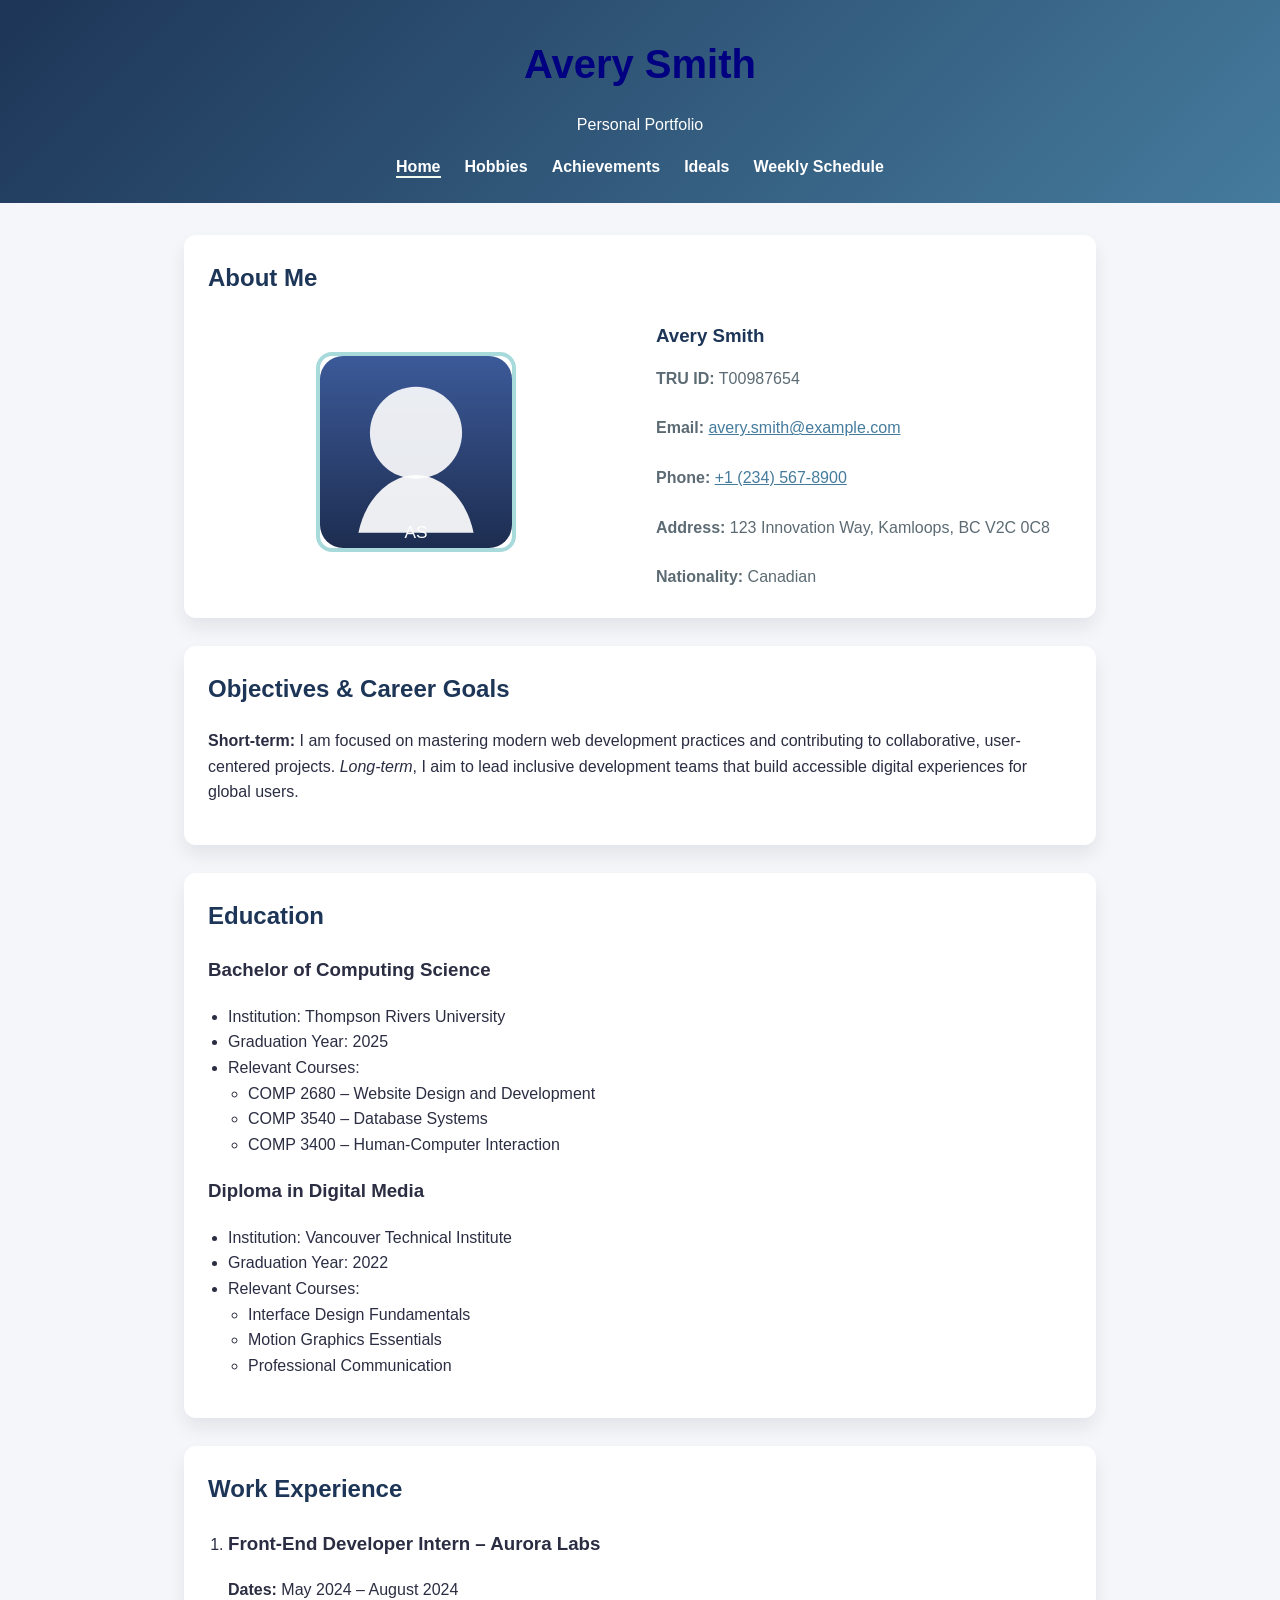
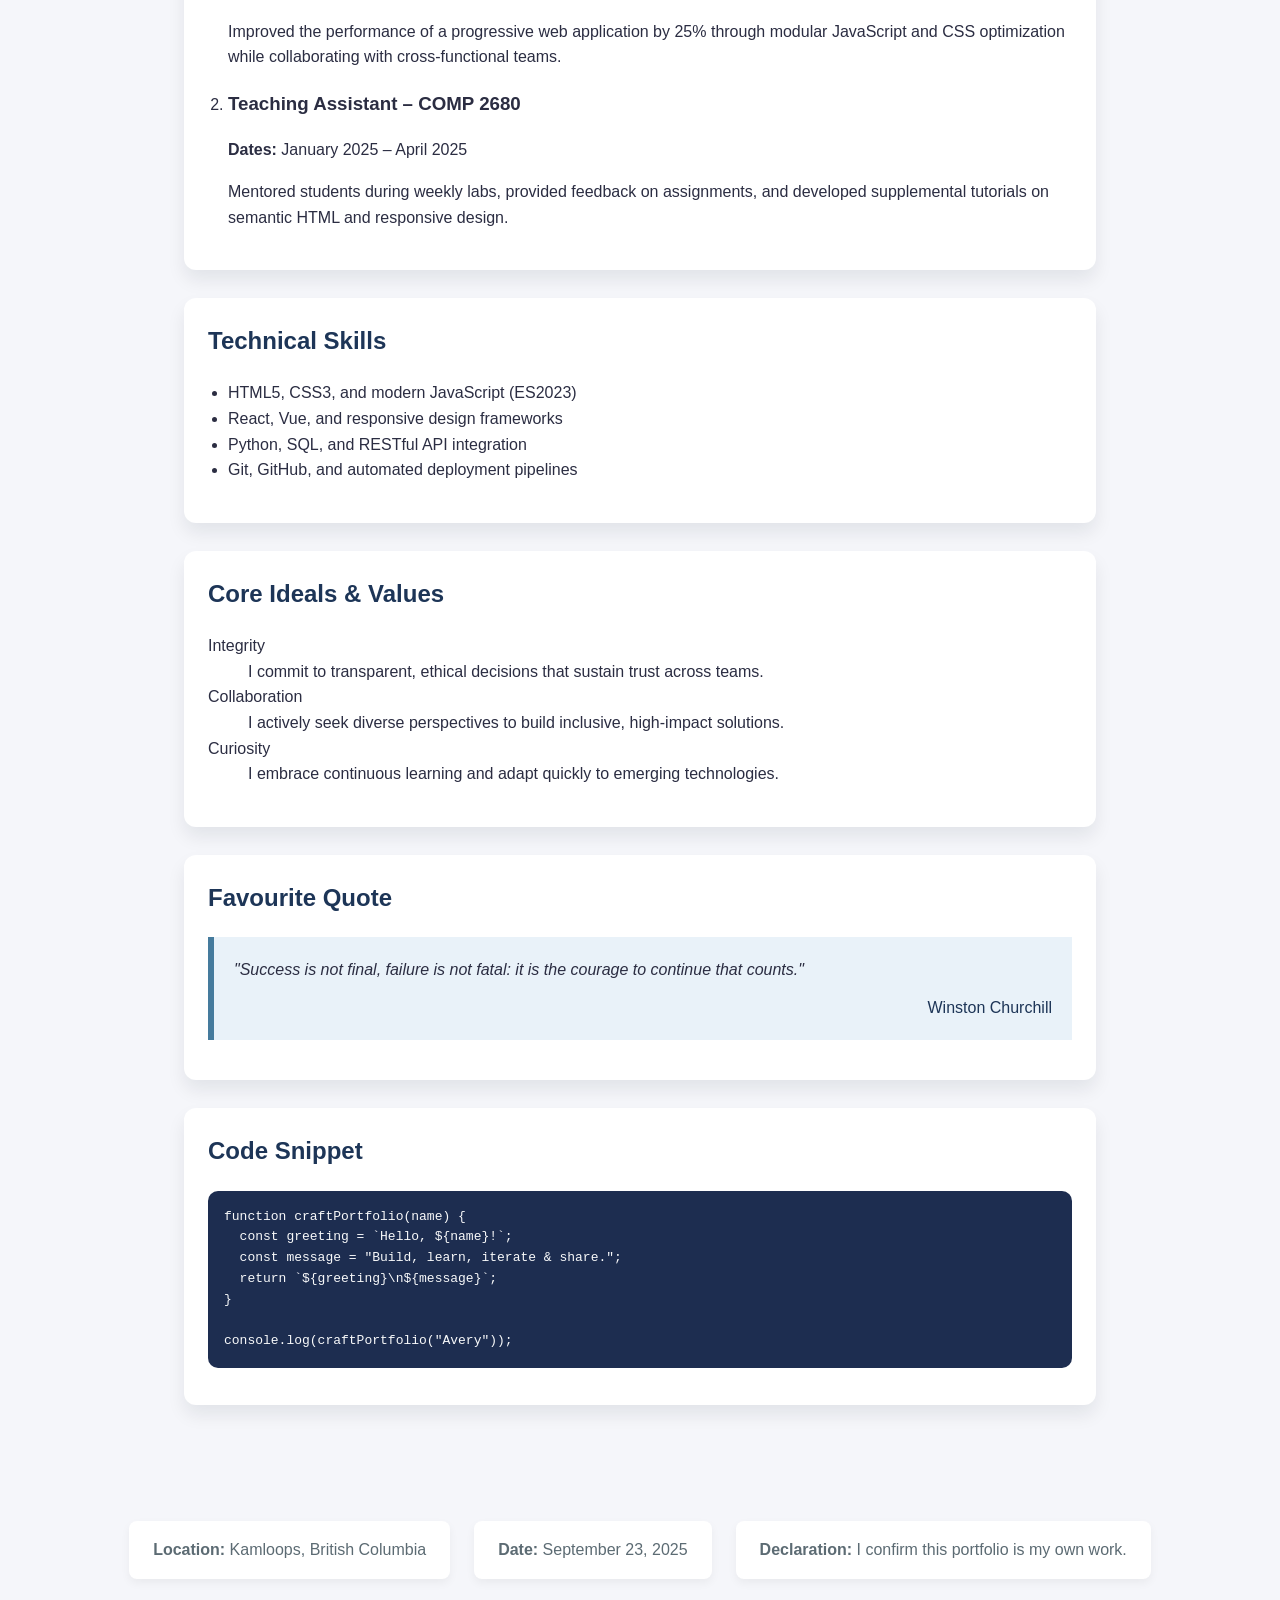
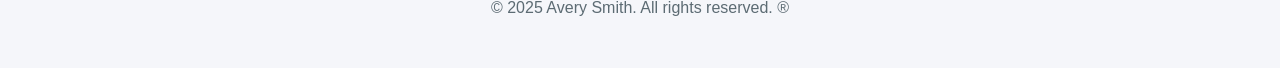
==== index.html @ 77ad1cb6 "Checkpoint before follow-up message Co-authored-by: sanjida.mamun1215 <sanjida.mamun1215@gmail.com>" ====
<!DOCTYPE html>
<html lang="en">
  <head>
    <meta charset="UTF-8" />
    <meta name="viewport" content="width=device-width, initial-scale=1.0" />
    <title>Avery Smith – Personal Portfolio</title>
    <link rel="icon" type="image/svg+xml" href="images/favicon.svg" />
    <link rel="stylesheet" href="styles.css" />
  </head>
  <body>
    <header>
      <h1 id="main-header">Avery Smith</h1>
      <p>Personal Portfolio</p>
      <nav>
        <ul>
          <li><a href="index.html" aria-current="page">Home</a></li>
          <li><a href="hobbies.html">Hobbies</a></li>
          <li><a href="achievements.html">Achievements</a></li>
          <li><a href="ideals.html">Ideals</a></li>
          <li><a href="schedule.html">Weekly Schedule</a></li>
        </ul>
      </nav>
    </header>

    <main>
      <section id="about">
        <h2>About Me</h2>
        <div class="hero-intro">
          <div class="img-wrapper">
            <img
              src="images/profile.svg"
              alt="Illustrated profile portrait of Avery Smith"
              width="200"
              height="200"
            />
          </div>
          <div class="contact-card">
            <h3>Avery Smith</h3>
            <div class="contact-info contact-details">
              <p><strong>TRU ID:</strong> T00987654</p>
              <p>
                <strong>Email:</strong>
                <a href="mailto:avery.smith@example.com">avery.smith@example.com</a>
              </p>
              <p>
                <strong>Phone:</strong>
                <a href="tel:+12345678900">+1 (234) 567-8900</a>
              </p>
              <address>
                <strong>Address:</strong> 123 Innovation Way, Kamloops, BC V2C 0C8
              </address>
              <p><strong>Nationality:</strong> Canadian</p>
            </div>
          </div>
        </div>
      </section>

      <section id="objectives">
        <h2>Objectives &amp; Career Goals</h2>
        <p>
          <b>Short-term:</b> I am focused on mastering modern web development practices and
          contributing to collaborative, user-centered projects. <i>Long-term</i>, I aim to lead
          inclusive development teams that build accessible digital experiences for global users.
        </p>
      </section>

      <section id="education">
        <h2>Education</h2>
        <div>
          <h3>Bachelor of Computing Science</h3>
          <ul>
            <li>Institution: Thompson Rivers University</li>
            <li>Graduation Year: 2025</li>
            <li>Relevant Courses:</li>
            <ul>
              <li>COMP 2680 – Website Design and Development</li>
              <li>COMP 3540 – Database Systems</li>
              <li>COMP 3400 – Human-Computer Interaction</li>
            </ul>
          </ul>
        </div>
        <div>
          <h3>Diploma in Digital Media</h3>
          <ul>
            <li>Institution: Vancouver Technical Institute</li>
            <li>Graduation Year: 2022</li>
            <li>Relevant Courses:</li>
            <ul>
              <li>Interface Design Fundamentals</li>
              <li>Motion Graphics Essentials</li>
              <li>Professional Communication</li>
            </ul>
          </ul>
        </div>
      </section>

      <section id="experience">
        <h2>Work Experience</h2>
        <ol>
          <li>
            <h3>Front-End Developer Intern – Aurora Labs</h3>
            <p><strong>Dates:</strong> May 2024 – August 2024</p>
            <p>
              Improved the performance of a progressive web application by 25% through modular
              JavaScript and CSS optimization while collaborating with cross-functional teams.
            </p>
          </li>
          <li>
            <h3>Teaching Assistant – COMP 2680</h3>
            <p><strong>Dates:</strong> January 2025 – April 2025</p>
            <p>
              Mentored students during weekly labs, provided feedback on assignments, and developed
              supplemental tutorials on semantic HTML and responsive design.
            </p>
          </li>
        </ol>
      </section>

      <section id="skills">
        <h2>Technical Skills</h2>
        <ul>
          <li>HTML5, CSS3, and modern JavaScript (ES2023)</li>
          <li>React, Vue, and responsive design frameworks</li>
          <li>Python, SQL, and RESTful API integration</li>
          <li>Git, GitHub, and automated deployment pipelines</li>
        </ul>
      </section>

      <section id="values">
        <h2>Core Ideals &amp; Values</h2>
        <dl>
          <dt>Integrity</dt>
          <dd>I commit to transparent, ethical decisions that sustain trust across teams.</dd>
          <dt>Collaboration</dt>
          <dd>I actively seek diverse perspectives to build inclusive, high-impact solutions.</dd>
          <dt>Curiosity</dt>
          <dd>I embrace continuous learning and adapt quickly to emerging technologies.</dd>
        </dl>
      </section>

      <section id="quote">
        <h2>Favourite Quote</h2>
        <blockquote>
          "Success is not final, failure is not fatal: it is the courage to continue that counts."
          <cite>Winston Churchill</cite>
        </blockquote>
      </section>

      <section id="code">
        <h2>Code Snippet</h2>
        <pre><code>function craftPortfolio(name) {
  const greeting = `Hello, ${name}!`;
  const message = "Build, learn, iterate &amp; share.";
  return `${greeting}\n${message}`;
}

console.log(craftPortfolio("Avery"));
</code></pre>
      </section>
    </main>

    <footer>
      <div class="declaration">
        <div>
          <strong>Location:</strong> Kamloops, British Columbia
        </div>
        <div>
          <strong>Date:</strong> September 23, 2025
        </div>
        <div>
          <strong>Declaration:</strong> I confirm this portfolio is my own work.
        </div>
      </div>
      <p>&copy; 2025 Avery Smith. All rights reserved. &reg;</p>
    </footer>
  </body>
</html>
---- styles.css ----
:root {
  --primary-color: #1d3557;
  --secondary-color: #457b9d;
  --accent-color: #a8dadc;
  --background-color: #f5f6fa;
  --text-color: #2b2d42;
  --muted-color: #5c6b73;
}

* {
  box-sizing: border-box;
}

body {
  font-family: "Segoe UI", Tahoma, Geneva, Verdana, sans-serif;
  margin: 0;
  padding: 0;
  color: var(--text-color);
  background-color: var(--background-color);
  line-height: 1.6;
}

header {
  background: linear-gradient(135deg, var(--primary-color), var(--secondary-color));
  color: #ffffff;
  padding: 2rem 1.5rem 1.5rem;
  text-align: center;
}

#main-header {
  margin: 0;
  color: navy;
  font-size: 2.5rem;
}

nav {
  margin-top: 1rem;
}

nav ul {
  list-style: none;
  padding: 0;
  margin: 0;
  display: flex;
  gap: 1.5rem;
  justify-content: center;
  flex-wrap: wrap;
}

nav a {
  color: #ffffff;
  font-weight: 600;
  text-decoration: none;
  position: relative;
  padding-bottom: 0.2rem;
}

nav a::after {
  content: "";
  position: absolute;
  left: 0;
  bottom: 0;
  width: 0;
  height: 2px;
  background-color: #f1faee;
  transition: width 0.3s ease;
}

nav a:hover::after,
nav a:focus::after,
nav a[aria-current="page"]::after {
  width: 100%;
}

main {
  max-width: 960px;
  margin: 0 auto;
  padding: 2rem 1.5rem 3rem;
}

section {
  background-color: #ffffff;
  padding: 1.5rem;
  border-radius: 12px;
  box-shadow: 0 10px 18px rgba(13, 27, 42, 0.08);
  margin-bottom: 1.75rem;
}

section h2 {
  margin-top: 0;
  color: var(--primary-color);
}

.contact-info {
  color: var(--muted-color);
  display: grid;
  grid-template-columns: repeat(auto-fit, minmax(220px, 1fr));
  gap: 1rem;
  align-items: start;
}

.contact-card {
  display: flex;
  flex-direction: column;
  gap: 0.5rem;
}

.contact-card h2,
.contact-card h3 {
  margin: 0.2rem 0;
  color: var(--primary-color);
}

.contact-details p,
.contact-details address {
  margin: 0.25rem 0;
}

.contact-details address {
  font-style: normal;
}

.img-wrapper {
  text-align: center;
}

.img-wrapper img {
  border-radius: 16px;
  border: 4px solid var(--accent-color);
  max-width: 100%;
  height: auto;
}

ul, ol {
  padding-left: 1.25rem;
}

blockquote {
  background-color: #e9f2f9;
  border-left: 6px solid var(--secondary-color);
  margin: 1rem 0;
  padding: 1.25rem;
  font-style: italic;
}

blockquote cite {
  display: block;
  margin-top: 0.75rem;
  text-align: right;
  font-style: normal;
  color: var(--primary-color);
}

pre {
  background-color: #1d2d50;
  color: #f8f9fa;
  padding: 1rem;
  border-radius: 10px;
  overflow-x: auto;
}

footer {
  text-align: center;
  padding: 1rem 1.5rem 2rem;
  color: var(--muted-color);
}

.back-link {
  display: inline-flex;
  align-items: center;
  gap: 0.5rem;
  margin-top: 1rem;
  color: var(--secondary-color);
  text-decoration: none;
  font-weight: 600;
}

.back-link::before {
  content: "\2190";
}

a {
  color: var(--secondary-color);
}

a:hover,
a:focus {
  color: var(--primary-color);
}

.hero-intro {
  display: grid;
  grid-template-columns: repeat(auto-fit, minmax(260px, 1fr));
  gap: 2rem;
  align-items: center;
}

.declaration {
  display: flex;
  flex-wrap: wrap;
  gap: 1.5rem;
  justify-content: center;
  margin-top: 1.5rem;
}

.declaration div {
  background-color: #ffffff;
  padding: 1rem 1.5rem;
  border-radius: 8px;
  box-shadow: 0 4px 10px rgba(0, 0, 0, 0.05);
}

.schedule-note {
  margin-top: 1rem;
  font-size: 0.95rem;
  color: var(--muted-color);
}

@media (max-width: 600px) {
  header {
    padding: 1.5rem 1rem;
  }

  nav ul {
    gap: 0.75rem;
  }

  section {
    padding: 1.25rem;
  }
}
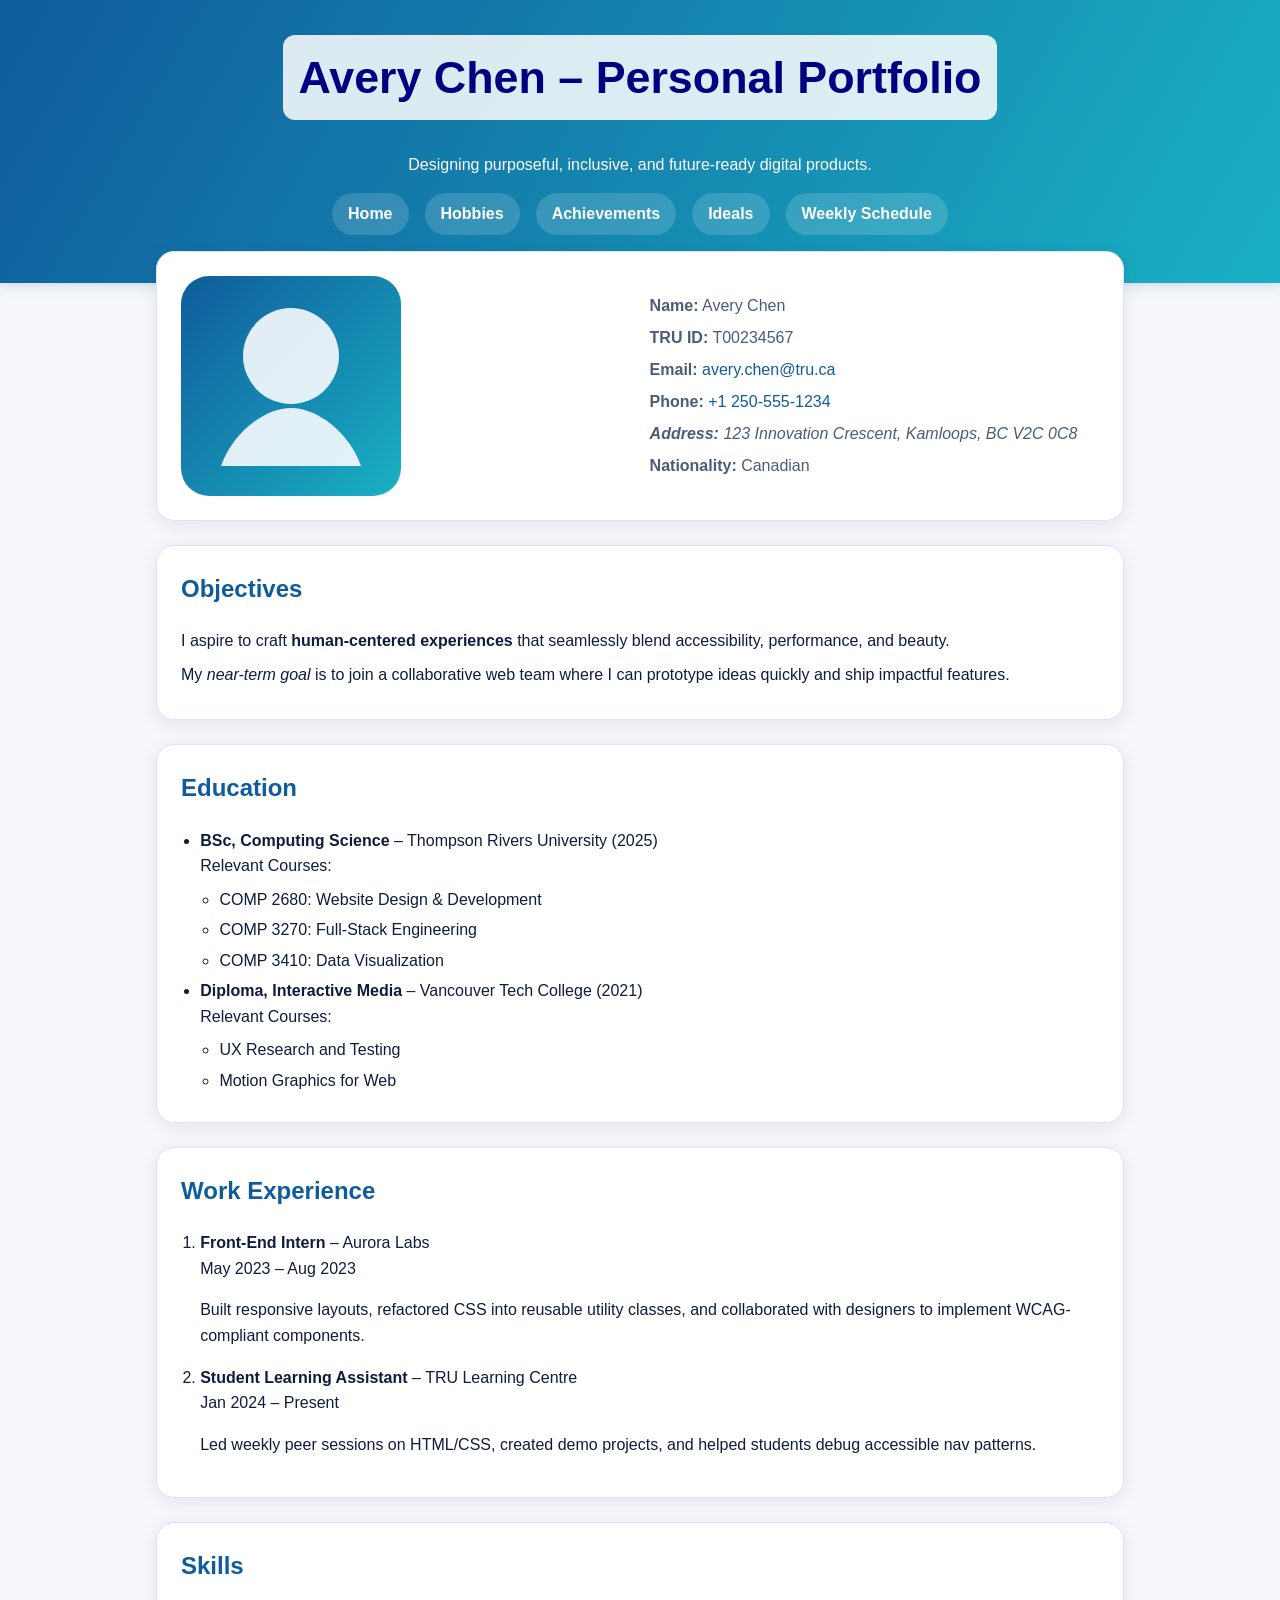
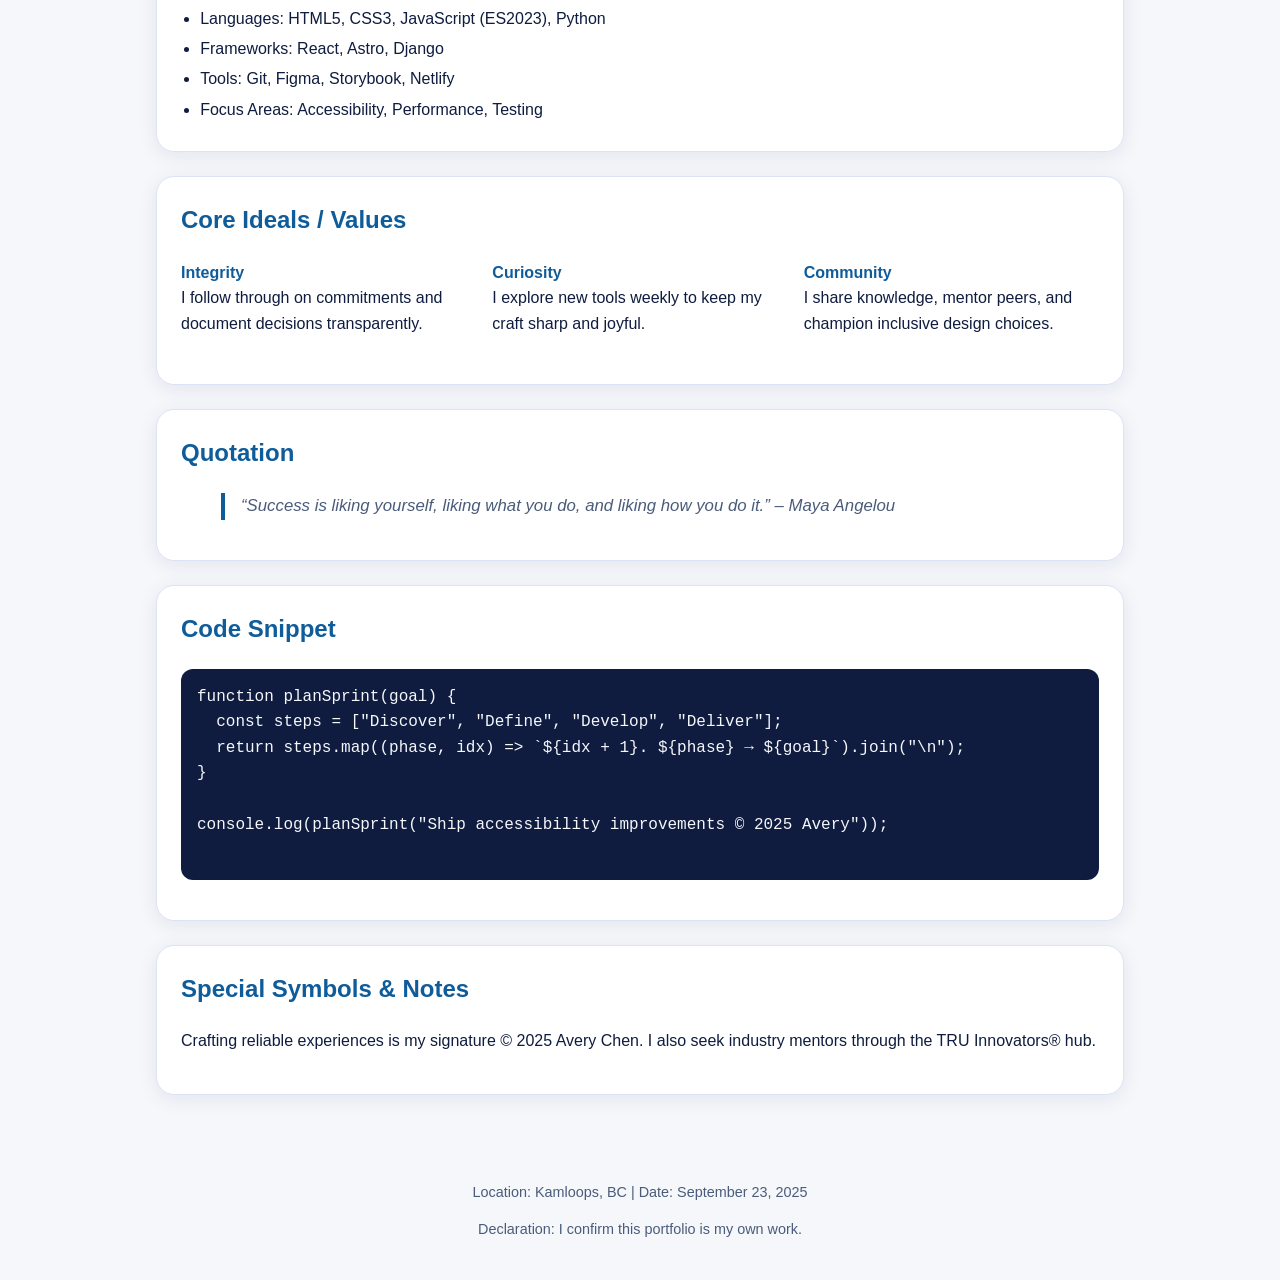
==== commit 5458a932: "feat: Add portfolio pages and assets Creates HTML pages for achievements, hobbies, ideals, and sched" ====
--- a/index.html
+++ b/index.html
@@ -3,175 +3,159 @@
   <head>
     <meta charset="UTF-8" />
     <meta name="viewport" content="width=device-width, initial-scale=1.0" />
-    <title>Avery Smith – Personal Portfolio</title>
-    <link rel="icon" type="image/svg+xml" href="images/favicon.svg" />
+    <title>Avery Chen – Personal Portfolio</title>
+    <link rel="icon" href="images/favicon.svg" type="image/svg+xml" />
     <link rel="stylesheet" href="styles.css" />
   </head>
   <body>
     <header>
-      <h1 id="main-header">Avery Smith</h1>
-      <p>Personal Portfolio</p>
+      <div>
+        <h1 id="main-header">Avery Chen – Personal Portfolio</h1>
+        <p>Designing purposeful, inclusive, and future-ready digital products.</p>
+      </div>
       <nav>
-        <ul>
-          <li><a href="index.html" aria-current="page">Home</a></li>
-          <li><a href="hobbies.html">Hobbies</a></li>
-          <li><a href="achievements.html">Achievements</a></li>
-          <li><a href="ideals.html">Ideals</a></li>
-          <li><a href="schedule.html">Weekly Schedule</a></li>
-        </ul>
+        <a href="index.html">Home</a>
+        <a href="hobbies.html">Hobbies</a>
+        <a href="achievements.html">Achievements</a>
+        <a href="ideals.html">Ideals</a>
+        <a href="schedule.html">Weekly Schedule</a>
       </nav>
     </header>
 
     <main>
-      <section id="about">
-        <h2>About Me</h2>
-        <div class="hero-intro">
-          <div class="img-wrapper">
-            <img
-              src="images/profile.svg"
-              alt="Illustrated profile portrait of Avery Smith"
-              width="200"
-              height="200"
-            />
-          </div>
-          <div class="contact-card">
-            <h3>Avery Smith</h3>
-            <div class="contact-info contact-details">
-              <p><strong>TRU ID:</strong> T00987654</p>
-              <p>
-                <strong>Email:</strong>
-                <a href="mailto:avery.smith@example.com">avery.smith@example.com</a>
-              </p>
-              <p>
-                <strong>Phone:</strong>
-                <a href="tel:+12345678900">+1 (234) 567-8900</a>
-              </p>
-              <address>
-                <strong>Address:</strong> 123 Innovation Way, Kamloops, BC V2C 0C8
-              </address>
-              <p><strong>Nationality:</strong> Canadian</p>
-            </div>
-          </div>
+      <section class="card hero">
+        <div>
+          <img src="images/profile.svg" alt="Stylized profile for Avery Chen" width="220" height="220" />
+        </div>
+        <div class="contact-info">
+          <span><strong>Name:</strong> Avery Chen</span>
+          <span><strong>TRU ID:</strong> T00234567</span>
+          <span><strong>Email:</strong> <a href="mailto:avery.chen@tru.ca">avery.chen@tru.ca</a></span>
+          <span><strong>Phone:</strong> <a href="tel:+12505551234">+1 250-555-1234</a></span>
+          <address>
+            <strong>Address:</strong> 123 Innovation Crescent, Kamloops, BC V2C 0C8
+          </address>
+          <span><strong>Nationality:</strong> Canadian</span>
         </div>
       </section>
 
-      <section id="objectives">
-        <h2>Objectives &amp; Career Goals</h2>
+      <section class="card objectives">
+        <h2>Objectives</h2>
         <p>
-          <b>Short-term:</b> I am focused on mastering modern web development practices and
-          contributing to collaborative, user-centered projects. <i>Long-term</i>, I aim to lead
-          inclusive development teams that build accessible digital experiences for global users.
+          I aspire to craft <b>human-centered experiences</b> that seamlessly blend
+          accessibility, performance, and beauty.
+        </p>
+        <p>
+          My <i>near-term goal</i> is to join a collaborative web team where I can
+          prototype ideas quickly and ship impactful features.
         </p>
       </section>
 
-      <section id="education">
+      <section class="card education">
         <h2>Education</h2>
-        <div>
-          <h3>Bachelor of Computing Science</h3>
-          <ul>
-            <li>Institution: Thompson Rivers University</li>
-            <li>Graduation Year: 2025</li>
-            <li>Relevant Courses:</li>
+        <ul>
+          <li>
+            <div><strong>BSc, Computing Science</strong> – Thompson Rivers University (2025)</div>
+            <div>Relevant Courses:</div>
             <ul>
-              <li>COMP 2680 – Website Design and Development</li>
-              <li>COMP 3540 – Database Systems</li>
-              <li>COMP 3400 – Human-Computer Interaction</li>
+              <li>COMP 2680: Website Design &amp; Development</li>
+              <li>COMP 3270: Full-Stack Engineering</li>
+              <li>COMP 3410: Data Visualization</li>
             </ul>
-          </ul>
-        </div>
-        <div>
-          <h3>Diploma in Digital Media</h3>
-          <ul>
-            <li>Institution: Vancouver Technical Institute</li>
-            <li>Graduation Year: 2022</li>
-            <li>Relevant Courses:</li>
+          </li>
+          <li>
+            <div><strong>Diploma, Interactive Media</strong> – Vancouver Tech College (2021)</div>
+            <div>Relevant Courses:</div>
             <ul>
-              <li>Interface Design Fundamentals</li>
-              <li>Motion Graphics Essentials</li>
-              <li>Professional Communication</li>
+              <li>UX Research and Testing</li>
+              <li>Motion Graphics for Web</li>
             </ul>
-          </ul>
-        </div>
+          </li>
+        </ul>
       </section>
 
-      <section id="experience">
+      <section class="card experience">
         <h2>Work Experience</h2>
         <ol>
           <li>
-            <h3>Front-End Developer Intern – Aurora Labs</h3>
-            <p><strong>Dates:</strong> May 2024 – August 2024</p>
+            <div><strong>Front-End Intern</strong> – Aurora Labs</div>
+            <div>May 2023 – Aug 2023</div>
             <p>
-              Improved the performance of a progressive web application by 25% through modular
-              JavaScript and CSS optimization while collaborating with cross-functional teams.
+              Built responsive layouts, refactored CSS into reusable utility classes, and
+              collaborated with designers to implement WCAG-compliant components.
             </p>
           </li>
           <li>
-            <h3>Teaching Assistant – COMP 2680</h3>
-            <p><strong>Dates:</strong> January 2025 – April 2025</p>
+            <div><strong>Student Learning Assistant</strong> – TRU Learning Centre</div>
+            <div>Jan 2024 – Present</div>
             <p>
-              Mentored students during weekly labs, provided feedback on assignments, and developed
-              supplemental tutorials on semantic HTML and responsive design.
+              Led weekly peer sessions on HTML/CSS, created demo projects, and helped students debug
+              accessible nav patterns.
             </p>
           </li>
         </ol>
       </section>
 
-      <section id="skills">
-        <h2>Technical Skills</h2>
+      <section class="card skills">
+        <h2>Skills</h2>
         <ul>
-          <li>HTML5, CSS3, and modern JavaScript (ES2023)</li>
-          <li>React, Vue, and responsive design frameworks</li>
-          <li>Python, SQL, and RESTful API integration</li>
-          <li>Git, GitHub, and automated deployment pipelines</li>
+          <li>Languages: HTML5, CSS3, JavaScript (ES2023), Python</li>
+          <li>Frameworks: React, Astro, Django</li>
+          <li>Tools: Git, Figma, Storybook, Netlify</li>
+          <li>Focus Areas: Accessibility, Performance, Testing</li>
         </ul>
       </section>
 
-      <section id="values">
-        <h2>Core Ideals &amp; Values</h2>
+      <section class="card values">
+        <h2>Core Ideals / Values</h2>
         <dl>
-          <dt>Integrity</dt>
-          <dd>I commit to transparent, ethical decisions that sustain trust across teams.</dd>
-          <dt>Collaboration</dt>
-          <dd>I actively seek diverse perspectives to build inclusive, high-impact solutions.</dd>
-          <dt>Curiosity</dt>
-          <dd>I embrace continuous learning and adapt quickly to emerging technologies.</dd>
+          <div>
+            <dt>Integrity</dt>
+            <dd>I follow through on commitments and document decisions transparently.</dd>
+          </div>
+          <div>
+            <dt>Curiosity</dt>
+            <dd>I explore new tools weekly to keep my craft sharp and joyful.</dd>
+          </div>
+          <div>
+            <dt>Community</dt>
+            <dd>I share knowledge, mentor peers, and champion inclusive design choices.</dd>
+          </div>
         </dl>
       </section>
 
-      <section id="quote">
-        <h2>Favourite Quote</h2>
-        <blockquote>
-          "Success is not final, failure is not fatal: it is the courage to continue that counts."
-          <cite>Winston Churchill</cite>
+      <section class="card">
+        <h2>Quotation</h2>
+        <blockquote class="quote">
+          “Success is liking yourself, liking what you do, and liking how you do it.”
+          <cite> – Maya Angelou</cite>
         </blockquote>
       </section>
 
-      <section id="code">
+      <section class="card">
         <h2>Code Snippet</h2>
-        <pre><code>function craftPortfolio(name) {
-  const greeting = `Hello, ${name}!`;
-  const message = "Build, learn, iterate &amp; share.";
-  return `${greeting}\n${message}`;
+        <pre class="preformatted">
+function planSprint(goal) {
+  const steps = ["Discover", "Define", "Develop", "Deliver"];
+  return steps.map((phase, idx) => `${idx + 1}. ${phase} → ${goal}`).join("\n");
 }
 
-console.log(craftPortfolio("Avery"));
-</code></pre>
+console.log(planSprint("Ship accessibility improvements &copy; 2025 Avery"));
+        </pre>
+      </section>
+
+      <section class="card">
+        <h2>Special Symbols &amp; Notes</h2>
+        <p>
+          Crafting reliable experiences is my signature &copy; 2025 Avery Chen. I also seek
+          industry mentors through the TRU Innovators&reg; hub.
+        </p>
       </section>
     </main>
 
     <footer>
-      <div class="declaration">
-        <div>
-          <strong>Location:</strong> Kamloops, British Columbia
-        </div>
-        <div>
-          <strong>Date:</strong> September 23, 2025
-        </div>
-        <div>
-          <strong>Declaration:</strong> I confirm this portfolio is my own work.
-        </div>
-      </div>
-      <p>&copy; 2025 Avery Smith. All rights reserved. &reg;</p>
+      <p>Location: Kamloops, BC | Date: September 23, 2025</p>
+      <p>Declaration: I confirm this portfolio is my own work.</p>
     </footer>
   </body>
 </html>
--- a/styles.css
+++ b/styles.css
@@ -1,231 +1,196 @@
 :root {
-  --primary-color: #1d3557;
-  --secondary-color: #457b9d;
-  --accent-color: #a8dadc;
-  --background-color: #f5f6fa;
-  --text-color: #2b2d42;
-  --muted-color: #5c6b73;
+  --ink: #0f1c3f;
+  --accent: #0f5c9b;
+  --accent-light: #1ab0c4;
+  --muted: #4a5c7a;
+  --bg: #f5f7fb;
+  --card-bg: #ffffff;
+  --border: #dbe3f5;
 }
 
-* {
+*,
+*::before,
+*::after {
   box-sizing: border-box;
 }
 
 body {
-  font-family: "Segoe UI", Tahoma, Geneva, Verdana, sans-serif;
+  font-family: "Segoe UI", Roboto, -apple-system, BlinkMacSystemFont, "Helvetica Neue", sans-serif;
   margin: 0;
   padding: 0;
-  color: var(--text-color);
-  background-color: var(--background-color);
+  color: var(--ink);
+  background: var(--bg);
   line-height: 1.6;
 }
 
+a {
+  color: var(--accent);
+  text-decoration: none;
+}
+
+a:hover,
+a:focus-visible {
+  text-decoration: underline;
+}
+
+img {
+  max-width: 100%;
+  display: block;
+}
+
 header {
-  background: linear-gradient(135deg, var(--primary-color), var(--secondary-color));
-  color: #ffffff;
-  padding: 2rem 1.5rem 1.5rem;
+  background: linear-gradient(120deg, var(--accent), var(--accent-light));
+  color: #fff;
+  padding: 2rem 1rem 3rem;
   text-align: center;
+  box-shadow: 0 2px 12px rgba(15, 92, 155, 0.2);
 }
 
 #main-header {
-  margin: 0;
+  margin: 0.2rem 0 1rem;
+  font-size: clamp(2rem, 4vw, 2.8rem);
   color: navy;
-  font-size: 2.5rem;
+  background: rgba(255, 255, 255, 0.85);
+  display: inline-block;
+  padding: 0.4rem 1rem;
+  border-radius: 12px;
 }
 
 nav {
-  margin-top: 1rem;
-}
-
-nav ul {
-  list-style: none;
-  padding: 0;
-  margin: 0;
   display: flex;
-  gap: 1.5rem;
+  flex-wrap: wrap;
   justify-content: center;
-  flex-wrap: wrap;
+  gap: 1rem;
 }
 
 nav a {
-  color: #ffffff;
+  background: rgba(255, 255, 255, 0.15);
+  color: #fff;
+  padding: 0.5rem 1rem;
+  border-radius: 24px;
   font-weight: 600;
-  text-decoration: none;
-  position: relative;
-  padding-bottom: 0.2rem;
+  transition: background 0.2s ease, transform 0.2s ease;
 }
 
-nav a::after {
-  content: "";
-  position: absolute;
-  left: 0;
-  bottom: 0;
-  width: 0;
-  height: 2px;
-  background-color: #f1faee;
-  transition: width 0.3s ease;
-}
-
-nav a:hover::after,
-nav a:focus::after,
-nav a[aria-current="page"]::after {
-  width: 100%;
+nav a:hover {
+  background: rgba(255, 255, 255, 0.3);
+  transform: translateY(-2px);
 }
 
 main {
-  max-width: 960px;
-  margin: 0 auto;
-  padding: 2rem 1.5rem 3rem;
+  max-width: 1000px;
+  margin: -2rem auto 3rem;
+  padding: 0 1rem;
 }
 
-section {
-  background-color: #ffffff;
+.card {
+  background: var(--card-bg);
+  border-radius: 18px;
   padding: 1.5rem;
-  border-radius: 12px;
-  box-shadow: 0 10px 18px rgba(13, 27, 42, 0.08);
-  margin-bottom: 1.75rem;
+  border: 1px solid var(--border);
+  box-shadow: 0 4px 20px rgba(15, 28, 63, 0.08);
+  margin-bottom: 1.5rem;
 }
 
-section h2 {
+.card h2 {
   margin-top: 0;
-  color: var(--primary-color);
+  color: var(--accent);
+}
+
+.hero {
+  display: grid;
+  grid-template-columns: repeat(auto-fit, minmax(220px, 1fr));
+  gap: 1.2rem;
+  align-items: center;
 }
 
 .contact-info {
-  color: var(--muted-color);
   display: grid;
-  grid-template-columns: repeat(auto-fit, minmax(220px, 1fr));
-  gap: 1rem;
-  align-items: start;
+  gap: 0.4rem;
+  color: var(--muted);
 }
 
-.contact-card {
-  display: flex;
-  flex-direction: column;
-  gap: 0.5rem;
+.contact-info span {
+  display: block;
 }
 
-.contact-card h2,
-.contact-card h3 {
-  margin: 0.2rem 0;
-  color: var(--primary-color);
+.objectives p {
+  margin: 0.5rem 0;
 }
 
-.contact-details p,
-.contact-details address {
-  margin: 0.25rem 0;
+.education ul,
+.skills ul,
+.experience ol {
+  margin: 0.5rem 0 0;
+  padding-left: 1.2rem;
 }
 
-.contact-details address {
-  font-style: normal;
+.skills li,
+.education li {
+  margin-bottom: 0.3rem;
 }
 
-.img-wrapper {
-  text-align: center;
+.quote {
+  font-size: 1.05rem;
+  font-style: italic;
+  border-left: 4px solid var(--accent);
+  padding-left: 1rem;
+  color: var(--muted);
 }
 
-.img-wrapper img {
-  border-radius: 16px;
-  border: 4px solid var(--accent-color);
-  max-width: 100%;
-  height: auto;
+.preformatted {
+  background: #0f1c3f;
+  color: #f5f7fb;
+  border-radius: 12px;
+  padding: 1rem;
+  font-family: "Source Code Pro", Consolas, monospace;
+  overflow-x: auto;
 }
 
-ul, ol {
-  padding-left: 1.25rem;
+.values dl {
+  display: grid;
+  grid-template-columns: repeat(auto-fit, minmax(240px, 1fr));
+  gap: 1rem;
 }
 
-blockquote {
-  background-color: #e9f2f9;
-  border-left: 6px solid var(--secondary-color);
-  margin: 1rem 0;
-  padding: 1.25rem;
-  font-style: italic;
+.values dt {
+  font-weight: 700;
+  color: var(--accent);
 }
 
-blockquote cite {
-  display: block;
-  margin-top: 0.75rem;
-  text-align: right;
-  font-style: normal;
-  color: var(--primary-color);
+.values dd {
+  margin: 0 0 0.5rem;
 }
 
-pre {
-  background-color: #1d2d50;
-  color: #f8f9fa;
-  padding: 1rem;
-  border-radius: 10px;
-  overflow-x: auto;
+.button-link {
+  display: inline-block;
+  margin-top: 1rem;
+  padding: 0.5rem 1rem;
+  border-radius: 999px;
+  border: 1px solid var(--accent);
+  color: var(--accent);
+  font-weight: 600;
+}
+
+.button-link:hover {
+  background: var(--accent);
+  color: #fff;
 }
 
 footer {
   text-align: center;
-  padding: 1rem 1.5rem 2rem;
-  color: var(--muted-color);
-}
-
-.back-link {
-  display: inline-flex;
-  align-items: center;
-  gap: 0.5rem;
-  margin-top: 1rem;
-  color: var(--secondary-color);
-  text-decoration: none;
-  font-weight: 600;
-}
-
-.back-link::before {
-  content: "\2190";
-}
-
-a {
-  color: var(--secondary-color);
-}
-
-a:hover,
-a:focus {
-  color: var(--primary-color);
-}
-
-.hero-intro {
-  display: grid;
-  grid-template-columns: repeat(auto-fit, minmax(260px, 1fr));
-  gap: 2rem;
-  align-items: center;
-}
-
-.declaration {
-  display: flex;
-  flex-wrap: wrap;
-  gap: 1.5rem;
-  justify-content: center;
-  margin-top: 1.5rem;
-}
-
-.declaration div {
-  background-color: #ffffff;
-  padding: 1rem 1.5rem;
-  border-radius: 8px;
-  box-shadow: 0 4px 10px rgba(0, 0, 0, 0.05);
-}
-
-.schedule-note {
-  margin-top: 1rem;
-  font-size: 0.95rem;
-  color: var(--muted-color);
+  padding: 1.5rem;
+  color: var(--muted);
+  font-size: 0.9rem;
 }
 
 @media (max-width: 600px) {
-  header {
-    padding: 1.5rem 1rem;
+  .hero {
+    grid-template-columns: 1fr;
+    text-align: center;
   }
 
-  nav ul {
-    gap: 0.75rem;
-  }
-
-  section {
-    padding: 1.25rem;
+  .contact-info {
+    text-align: left;
   }
 }
